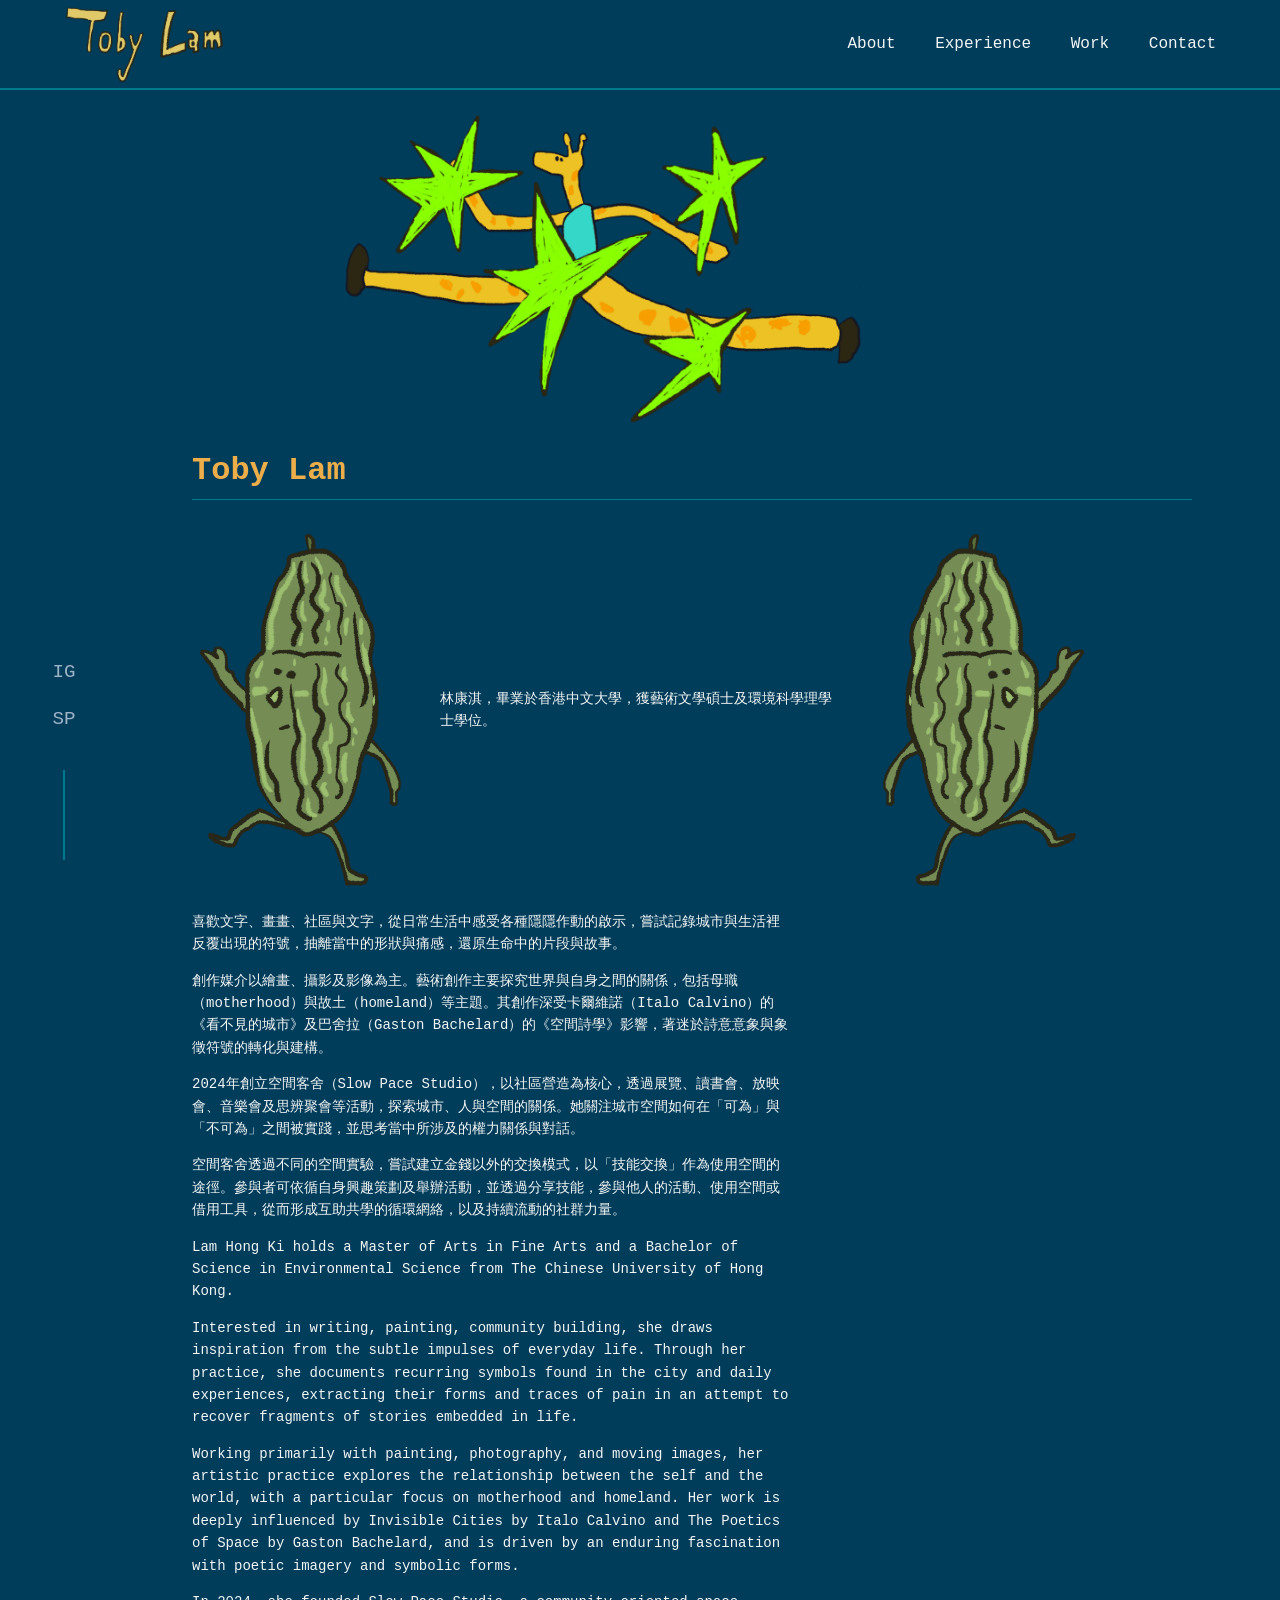
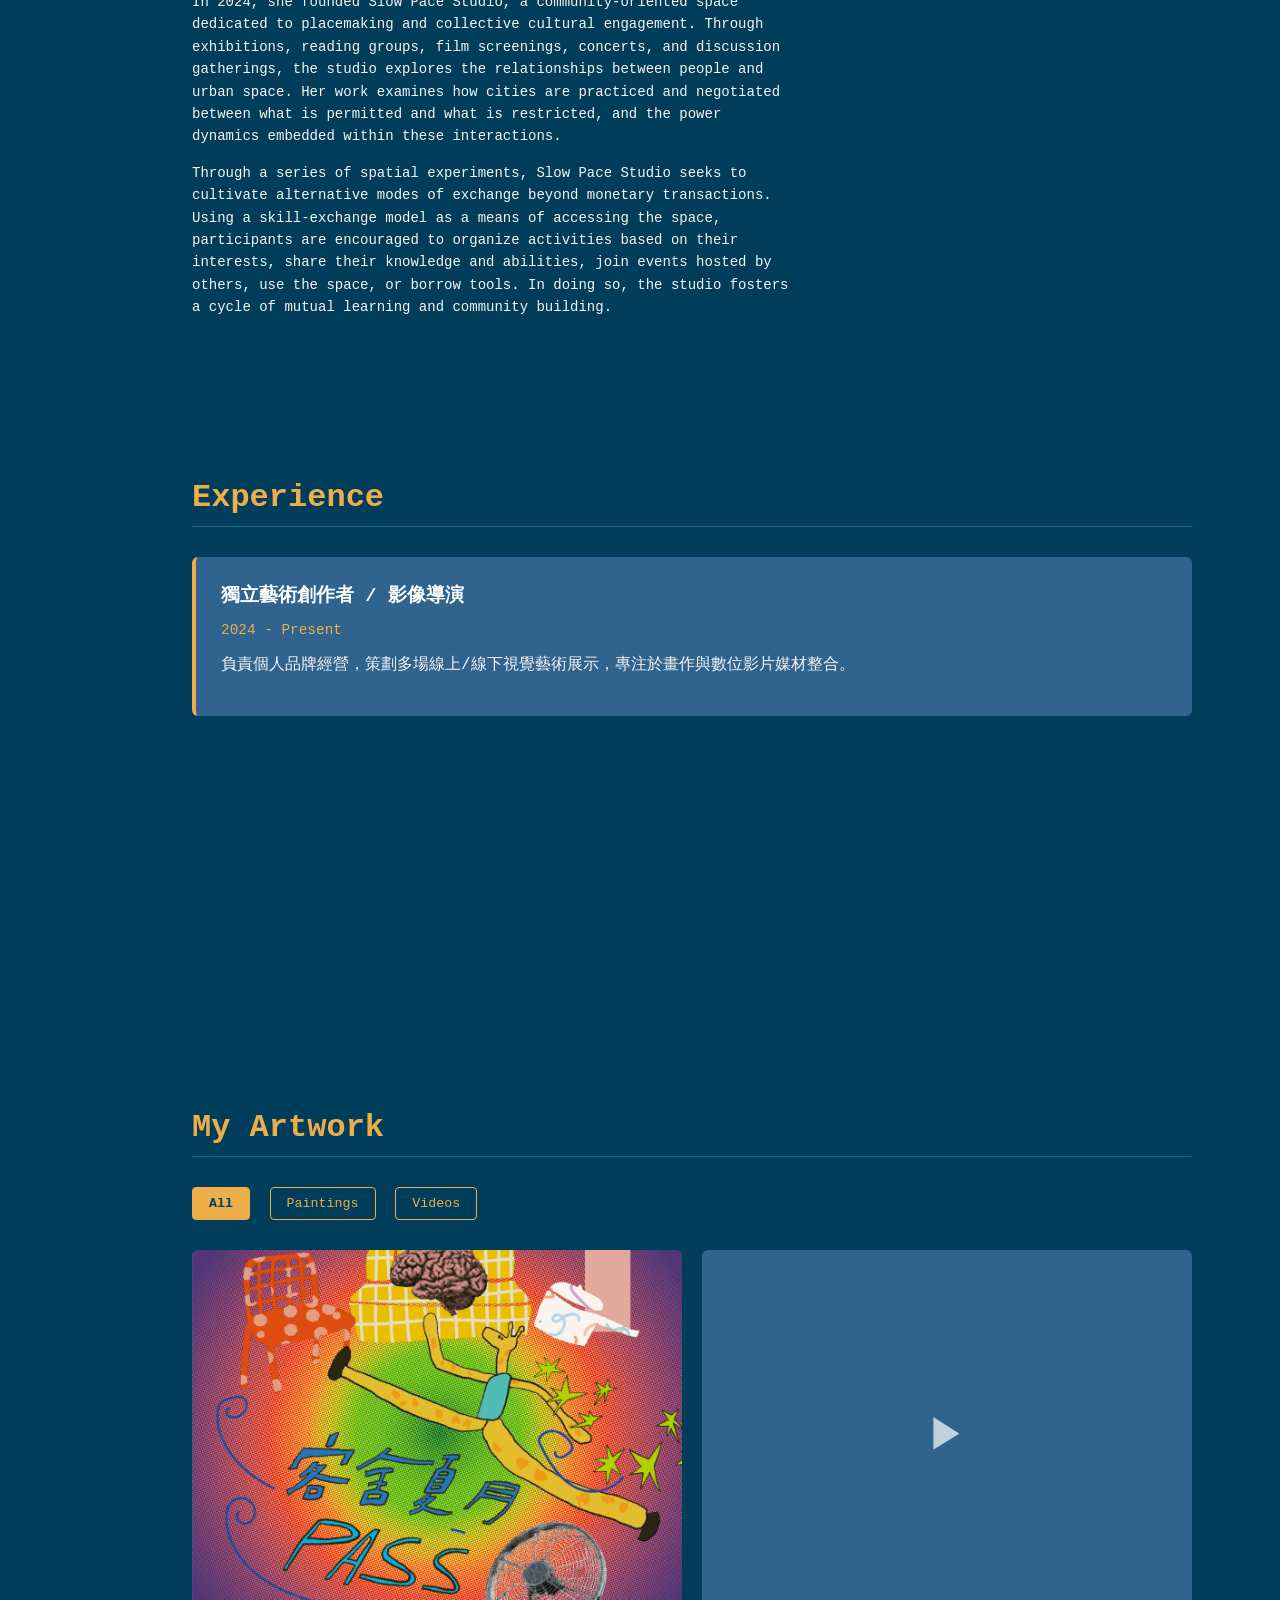
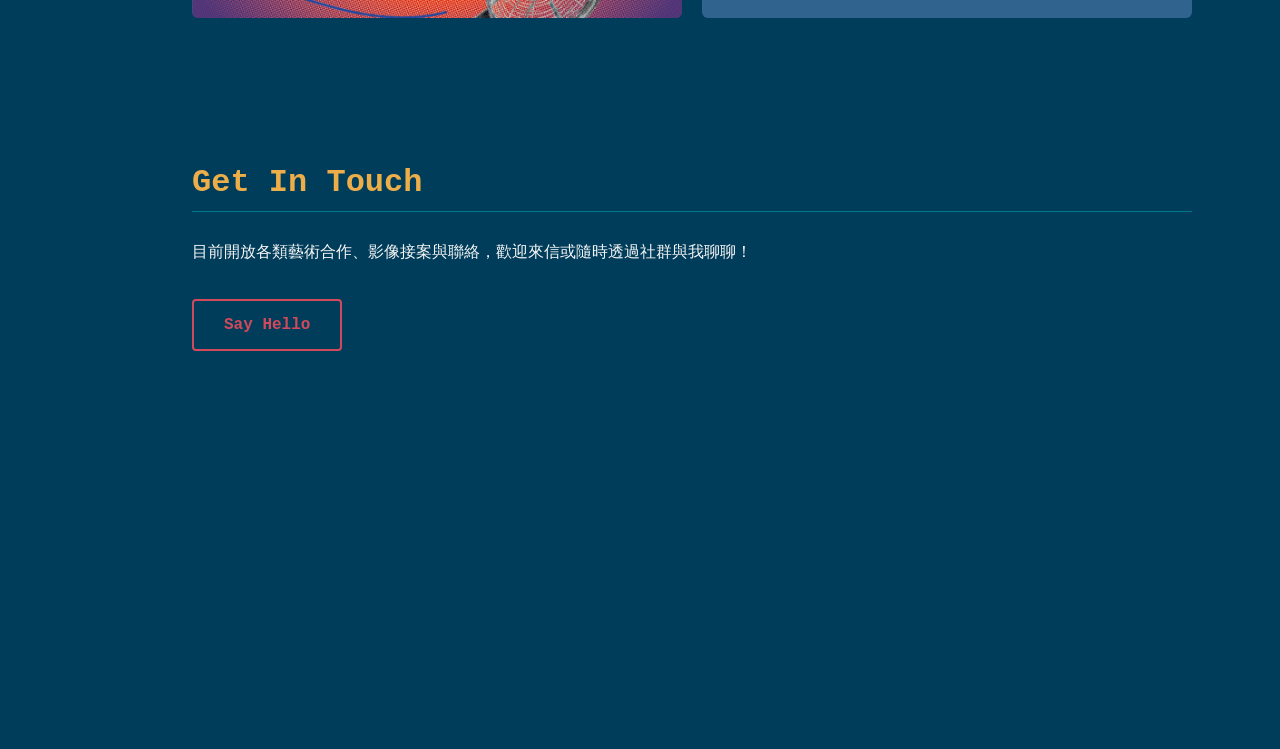
==== index.html @ dfcbd5b1 "Fix HTML encoding issues in index.html" ====
<!DOCTYPE html>
<html lang="zh-TW">
<head>
    <meta charset="UTF-8">
    <meta name="viewport" content="width=device-width, initial-scale=1.0">
    <title>Toby Lam | Portfolio</title>
    <link rel="stylesheet" href="style.css">
</head>
<body>

    <!-- 頂部固定導覽列 (佔高大約 15vh) -->
    <nav class="top-navbar">
<div class="nav-logo">
  <img src="name.PNG" alt="Toby Lam" class="header-logo">
</div>
        <div class="nav-links">
            <a href="#about">About</a>
            <a href="#experience">Experience</a>
            <a href="#work">Work</a>
            <a href="#contact">Contact</a>
        </div>
    </nav>

    <!-- 左側固定社群欄 (佔寬大約 10vw) -->
    <aside class="left-sidebar">
        <div class="sidebar-icons">
            <a href="https://www.instagram.com/tubitubi86/" target="_blank" title="Instagram">IG</a>
            <a href="https://www.instagram.com/slowpace_studio/" target="_blank" title="Instagram">SP</a>
        </div>
        <div class="sidebar-line"></div>
    </aside>

    <!-- 右側主要內容區 (會避開頂部與左側的固定範圍) -->
    <div class="main-wrapper">
    <!-- Insert your photo here -->
  <div class="about-photo-container">
    <img src="i1.PNG" alt="About Me Photo" class="about-top-photo">
  </div>    
<!-- About 區塊 -->
<section id="about" class="content-section">
  <h2 class="section-title">Toby Lam</h2>
  
<div class="about-side-layout">
    <img src="Melon.png" alt="Left Photo" class="side-photo">
    
    <p class="side-text">林康淇，畢業於香港中文大學，獲藝術文學碩士及環境科學理學士學位。</p>
    
    <img src="Melon1.png" alt="Right Photo" class="side-photo">
</div>
    
  <p>喜歡文字、畫畫、社區與文字，從日常生活中感受各種隱隱作動的啟示，嘗試記錄城市與生活裡反覆出現的符號，抽離當中的形狀與痛感，還原生命中的片段與故事。</p>
  
  <p>創作媒介以繪畫、攝影及影像為主。藝術創作主要探究世界與自身之間的關係，包括母職（motherhood）與故土（homeland）等主題。其創作深受卡爾維諾（Italo Calvino）的《看不見的城市》及巴舍拉（Gaston Bachelard）的《空間詩學》影響，著迷於詩意意象與象徵符號的轉化與建構。</p>
  
  <p>2024年創立空間客舍（Slow Pace Studio），以社區營造為核心，透過展覽、讀書會、放映會、音樂會及思辨聚會等活動，探索城市、人與空間的關係。她關注城市空間如何在「可為」與「不可為」之間被實踐，並思考當中所涉及的權力關係與對話。</p>
  
  <p>空間客舍透過不同的空間實驗，嘗試建立金錢以外的交換模式，以「技能交換」作為使用空間的途徑。參與者可依循自身興趣策劃及舉辦活動，並透過分享技能，參與他人的活動、使用空間或借用工具，從而形成互助共學的循環網絡，以及持續流動的社群力量。</p>
  
  <p>Lam Hong Ki holds a Master of Arts in Fine Arts and a Bachelor of Science in Environmental Science from The Chinese University of Hong Kong.</p>
  
  <p>Interested in writing, painting, community building, she draws inspiration from the subtle impulses of everyday life. Through her practice, she documents recurring symbols found in the city and daily experiences, extracting their forms and traces of pain in an attempt to recover fragments of stories embedded in life.</p>
  
  <p>Working primarily with painting, photography, and moving images, her artistic practice explores the relationship between the self and the world, with a particular focus on motherhood and homeland. Her work is deeply influenced by Invisible Cities by Italo Calvino and The Poetics of Space by Gaston Bachelard, and is driven by an enduring fascination with poetic imagery and symbolic forms.</p>
  
  <p>In 2024, she founded Slow Pace Studio, a community-oriented space dedicated to placemaking and collective cultural engagement. Through exhibitions, reading groups, film screenings, concerts, and discussion gatherings, the studio explores the relationships between people and urban space. Her work examines how cities are practiced and negotiated between what is permitted and what is restricted, and the power dynamics embedded within these interactions.</p>
  
  <p>Through a series of spatial experiments, Slow Pace Studio seeks to cultivate alternative modes of exchange beyond monetary transactions. Using a skill-exchange model as a means of accessing the space, participants are encouraged to organize activities based on their interests, share their knowledge and abilities, join events hosted by others, use the space, or borrow tools. In doing so, the studio fosters a cycle of mutual learning and community building.</p>
</section>
        <!-- Experience 區塊 (保留空間給你未來填寫) -->
        <section id="experience" class="content-section">
            <h2 class="section-title">Experience</h2>
            <div class="exp-card">
                <h3>獨立藝術創作者 / 影像導演</h3>
                <p class="date">2024 - Present</p>
                <p>負責個人品牌經營，策劃多場線上/線下視覺藝術展示，專注於畫作與數位影片媒材整合。</p>
            </div>
        </section>

        <!-- Work 區塊 (內建我們之前做好的篩選器與燈箱網格) -->
        <section id="work" class="content-section">
            <h2 class="section-title">My Artwork</h2>
            
            <!-- 分類篩選按鈕 -->
            <div class="filter-menu">
                <button class="filter-btn active" data-target="all">All</button>
                <button class="filter-btn" data-target="painting">Paintings</button>
                <button class="filter-btn" data-target="video">Videos</button>
            </div>

            <!-- 作品展示網格 -->
            <main class="gallery-container" id="gallery-grid"></main>
        </section>

        <!-- Contact 區塊 -->
        <section id="contact" class="content-section">
            <h2 class="section-title">Get In Touch</h2>
            <p>目前開放各類藝術合作、影像接案與聯絡，歡迎來信或隨時透過社群與我聊聊！</p>
            <a href="mailto:你的Email@example.com" class="contact-btn">Say Hello</a>
        </section>

    </div>

    <!-- 燈箱結構 -->
    <div id="lightbox" class="lightbox" onclick="closeLightbox()">
        <span class="close">&times;</span>
        <div id="lightbox-content"></div>
    </div>

    <script src="script.js"></script>
</body>
</html>
---- style.css ----
/* 導入特製調色盤變數 */
:root {
    --bg-main: #003d5b;      /* 深海藍：大背景 */
    --bg-card: #30638e;      /* 石板藍：區塊與卡片 */
    --accent-gold: #edae49;  /* 蜂蜜金：標題與強調 */
    --accent-red: #d1495b;   /* 辣椒紅：Hover互動 */
    --accent-teal: #00798c;  /* 深孔雀綠：輔助邊框 */
    --text-light: #f5f5f5;   /* 亮白：內文字 */
    --text-muted: #a0b2c6;   /* 灰藍：次要字 */
}

/* 基礎重設 */
* {
    box-sizing: border-box;
    scroll-behavior: smooth; /* 點導覽列時會平滑滾動 */
}
body {
    font-family: "SF Mono", "Fira Code", monospace, Arial, sans-serif;
    margin: 0;
    padding: 0;
    background-color: var(--bg-main);
    color: var(--text-light);
}

/* ==================== 15% 頂部固定導覽列 ==================== */
.top-navbar {
    position: fixed;
    top: 0;
    left: 0;
    width: 100%;
    height: auto; /* 精準佔用 15% 螢幕高度 */
    background-color: rgba(0, 61, 91, 0.9); /* 半透明主色 */
    backdrop-filter: blur(10px); /* 磨砂玻璃效果 */
    display: flex;
    justify-content: space-between;
    align-items: center;
    padding: 20px 5%;
    z-index: 100;
    border-bottom: 2px solid var(--accent-teal);
}
.nav-logo {
    font-size: 1.5rem;
    font-weight: bold;
    color: var(--accent-gold);
}
.nav-links a {
    text-decoration: none;
    color: var(--text-light);
    margin-left: 30px;
    font-size: 1rem;
    transition: color 0.3s;
}
.nav-links a:hover {
    color: var(--accent-gold);
}

/* ==================== 10% 左側固定社群欄 ==================== */
.left-sidebar {
    position: fixed;
    top: 15vh; /* 從頂部導覽列下方開始算 */
    left: 0;
    width: 10vw; /* 精準佔用 10% 螢幕寬度 */
    height: 85vh;
    display: flex;
    flex-direction: column;
    align-items: center;
    justify-content: flex-end; /* 讓圖標靠下方聚集，符合 Brittany 風格 */
    padding-bottom: 40px;
    z-index: 90;
}
.sidebar-icons a {
    display: block;
    text-decoration: none;
    color: var(--text-muted);
    font-size: 1.2rem;
    margin: 25px 0;
    transition: all 0.3s;
    text-align: center;
}
.sidebar-icons a:hover {
    color: var(--accent-gold);
    transform: translateY(-5px);
}
/* 經典直拉線特效 */
.sidebar-line {
    width: 2px;
    height: 90px;
    background-color: var(--accent-teal);
    margin-top: 15px;
}

/* ==================== 主要內容包裹區 ==================== */
.main-wrapper {
    margin-top: 320px;   /* 避開頂部 15% */
    margin-left: 10vw;  /* 避開左側 10% */
    padding: 40px 5%;
}

.content-section {
    min-height: 70vh; /* 讓每個區塊有足夠的高度感 */
    padding: 60px 0;
    max-width: 1000px;
}

.section-title {
    font-size: 2rem;
    color: var(--accent-gold);
    margin-bottom: 30px;
    border-bottom: 1px solid var(--accent-teal);
    padding-bottom: 10px;
}

/* Experience 卡片樣式 */
.exp-card {
    background-color: var(--bg-card);
    padding: 25px;
    border-radius: 6px;
    border-left: 4px solid var(--accent-gold);
}
.exp-card h3 { margin: 0 0 10px 0; color: #fff; }
.exp-card .date { color: var(--accent-gold); font-size: 0.9rem; margin-bottom: 15px; }

/* ==================== 作品篩選與網格 (Work) ==================== */
.filter-menu {
    margin-bottom: 30px;
}
.filter-btn {
    background: none;
    border: 1px solid var(--accent-gold);
    color: var(--accent-gold);
    padding: 8px 16px;
    margin-right: 10px;
    border-radius: 4px;
    cursor: pointer;
    font-family: inherit;
    transition: all 0.3s;
}
.filter-btn:hover, .filter-btn.active {
    background-color: var(--accent-gold);
    color: var(--bg-main);
    font-weight: bold;
}

.gallery-container {
    display: grid;
    grid-template-columns: repeat(auto-fit, minmax(280px, 1fr));
    gap: 20px;
}
.gallery-item {
    position: relative;
    border-radius: 6px;
    overflow: hidden;
    aspect-ratio: 4 / 3;
    background-color: var(--bg-card);
    cursor: pointer;
}
.gallery-item img, .gallery-item video {
    width: 100%;
    height: 100%;
    object-fit: cover;
}
.play-icon {
    position: absolute;
    top: 50%; left: 50%; transform: translate(-50%, -50%);
    font-size: 40px; color: rgba(255,255,255,0.7); pointer-events: none;
}

/* 預覽遮罩 */
.preview-overlay {
    position: absolute;
    top: 0; left: 0; width: 100%; height: 100%;
    background-color: rgba(0, 61, 91, 0.85);
    color: var(--accent-gold);
    display: flex; align-items: center; justify-content: center;
    opacity: 0; transition: opacity 0.3s;
    font-weight: bold;
}
.gallery-item:hover .preview-overlay { opacity: 1; }
.gallery-item.hide { display: none; }

/* Contact 按鈕 */
.contact-btn {
    display: inline-block;
    padding: 15px 30px;
    border: 2px solid var(--accent-red);
    color: var(--accent-red);
    text-decoration: none;
    border-radius: 4px;
    margin-top: 20px;
    transition: all 0.3s;
    font-weight: bold;
}
.contact-btn:hover {
    background-color: var(--accent-red);
    color: #fff;
    box-shadow: 0 0 15px rgba(209, 73, 91, 0.4);
}

/* ==================== 燈箱彈出視窗 ==================== */
.lightbox {
    display: none; position: fixed; z-index: 1000;
    left: 0; top: 0; width: 100%; height: 100%;
    background-color: rgba(0, 21, 32, 0.95);
    align-items: center; justify-content: center;
}
.lightbox-active { display: flex; }
#lightbox-content img, #lightbox-content video {
    max-width: 85vw; max-height: 85vh; border-radius: 4px;
    border: 2px solid var(--accent-gold);
}
.close {
    position: absolute; top: 30px; right: 40px;
    color: var(--accent-gold); font-size: 40px; cursor: pointer;
}

/* 響應式手機板優化 */
@media (max-width: 768px) {
    .top-navbar { height: auto; }
    .nav-links { display: none; } /* 手機板暫時隱藏複雜選單 */
    .left-sidebar { display: none; } /* 手機板隱藏側邊欄避免擠壓 */
    .main-wrapper { margin-top: 260px; margin-left: 0; padding: 15px 5%; }
}
.header-logo {
  height: 5rem;
  margin: -1rem 0;         /* Absorbs the extra height to keep header spacing exactly the same */
  width: auto;
  aspect-ratio: auto;    /* Forces the browser to look at the source image file dimensions */
  object-fit: contain;   /* Scaled image will maintain its aspect ratio inside its box */
  vertical-align: middle;
}
/* ==================== About Me Photo Sizing ==================== */
.about-photo-container {
  width: 100%;
  max-width: 600px;       /* Restricts the photo from becoming too giant */
  margin: -300px auto -100px 10%;  /* Aligns it nicely to the left with space below it */
  text-align: left;
  box-shadow: none;       /* REMOVES the visible outer box/shadow lines completely */
  background: transparent;       /* Ensures no background container elements are visible */
  border: none !important;
}

.about-top-photo {
  width: 100%;            /* Forces the image to fit perfectly inside the 350px limits */
  height: auto;           /* Maintains original aspect ratio so it doesn't distort */
  box-shadow: none !important;  /* Removes the shadow that was forming a visible box */
  border: none !important;      /* Removes any ghost outline borders */
  border-radius: 0px;           /* Removes corner rounding so no empty frame artifacts show up */
  margin: 0 auto;           /* Guarantees the image element centers inside the container */
}
#about p {
  font-size: 14px; /* Default is usually 16px. You can adjust this number lower if needed */
  line-height: 1.6; /* Keeps the spacing between lines looking clean and readable */
  max-width: 600px;
}
/* ==================== Side-by-Side Paragraph Layout ==================== */

.about-side-layout {
    display: flex;
    align-items: center;    /* Keeps text and photos centered vertically with each other */
    justify-content: space-between;
    gap: 20px;              /* Space between the photos and the text */
    max-width: 900px;       /* Gives the whole row enough breathing room */
    margin: 20px 0;
}

.side-photo {
    width: 25%;             /* Adjust this percentage if you want the photos wider or narrower */
    height: auto;
    object-fit: contain;
    border: none !important;      /* Explicitly removes any borders */
    box-shadow: none !important;  /* Explicitly removes any outer container boxes/shadows */
    background: transparent;
}

.side-text {
    width: 45%;             /* Gives the text the remaining space in the middle */
    margin: 0 !important;
}
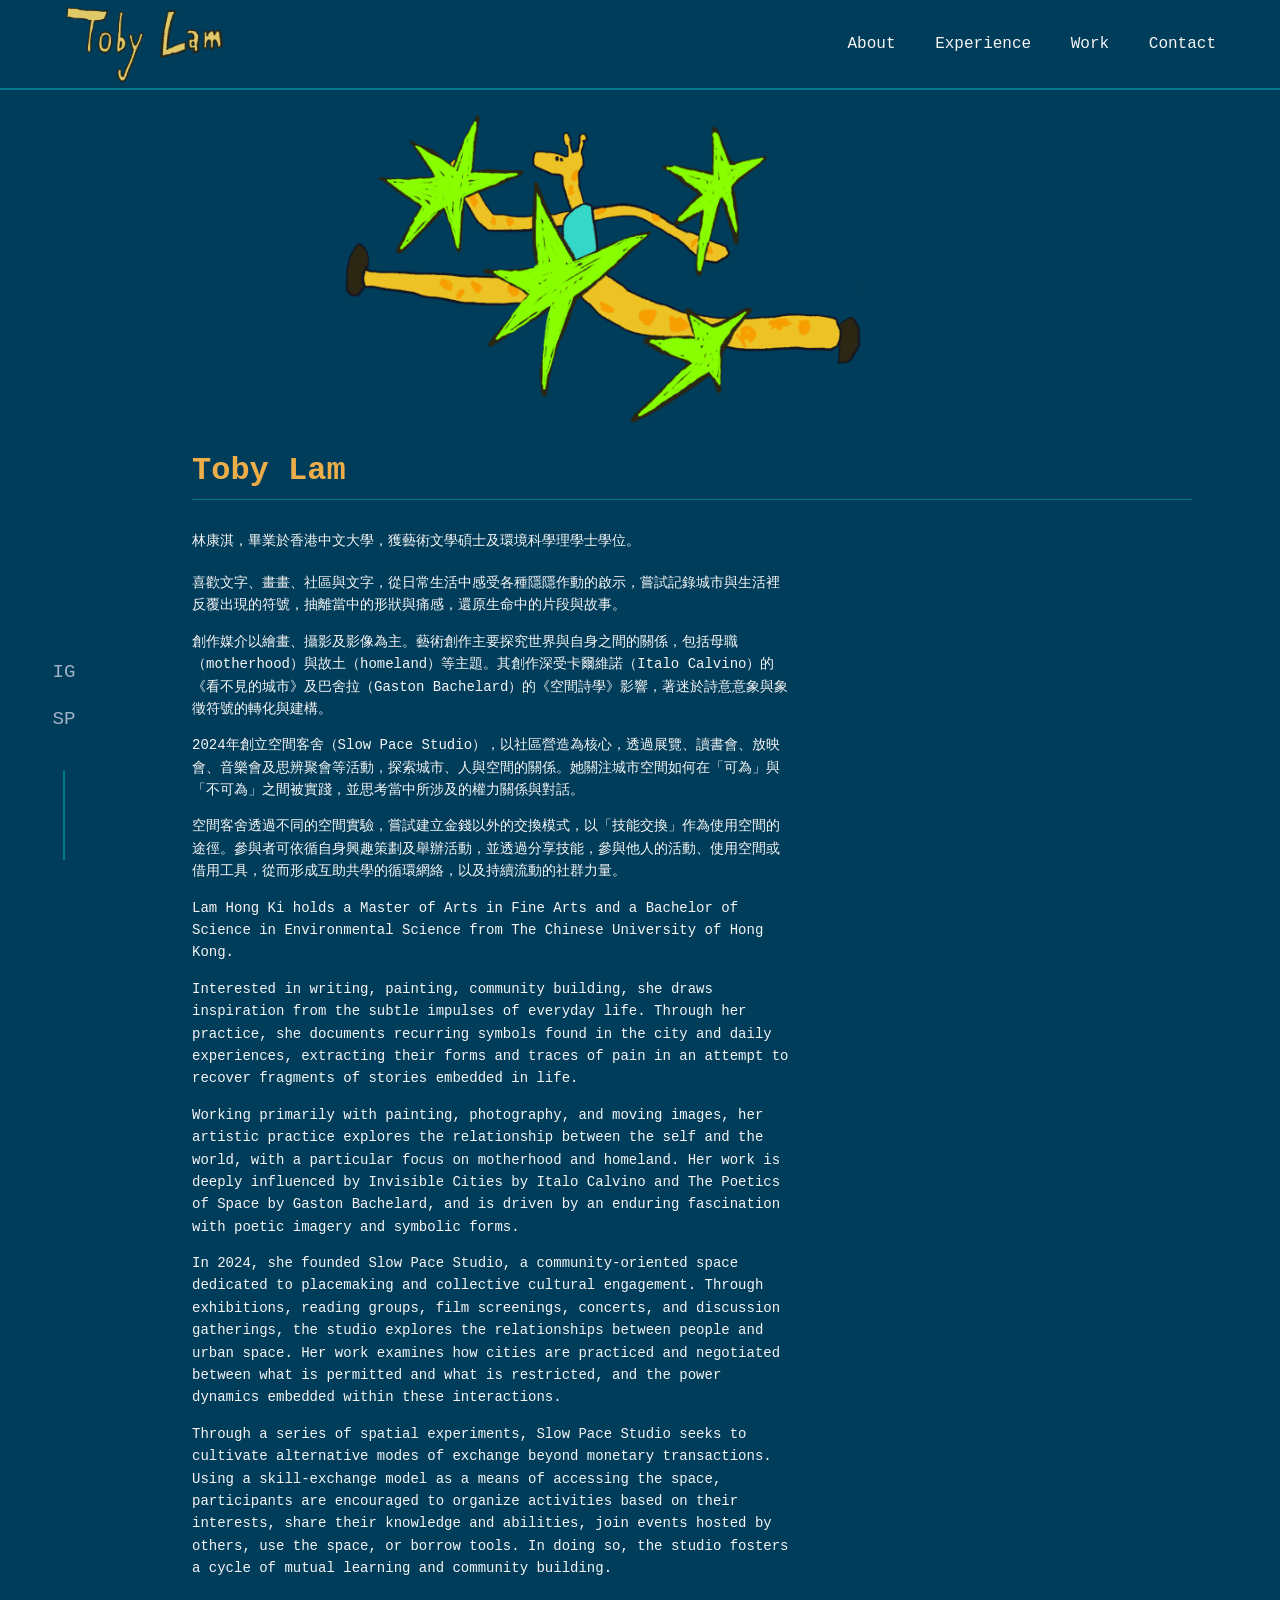
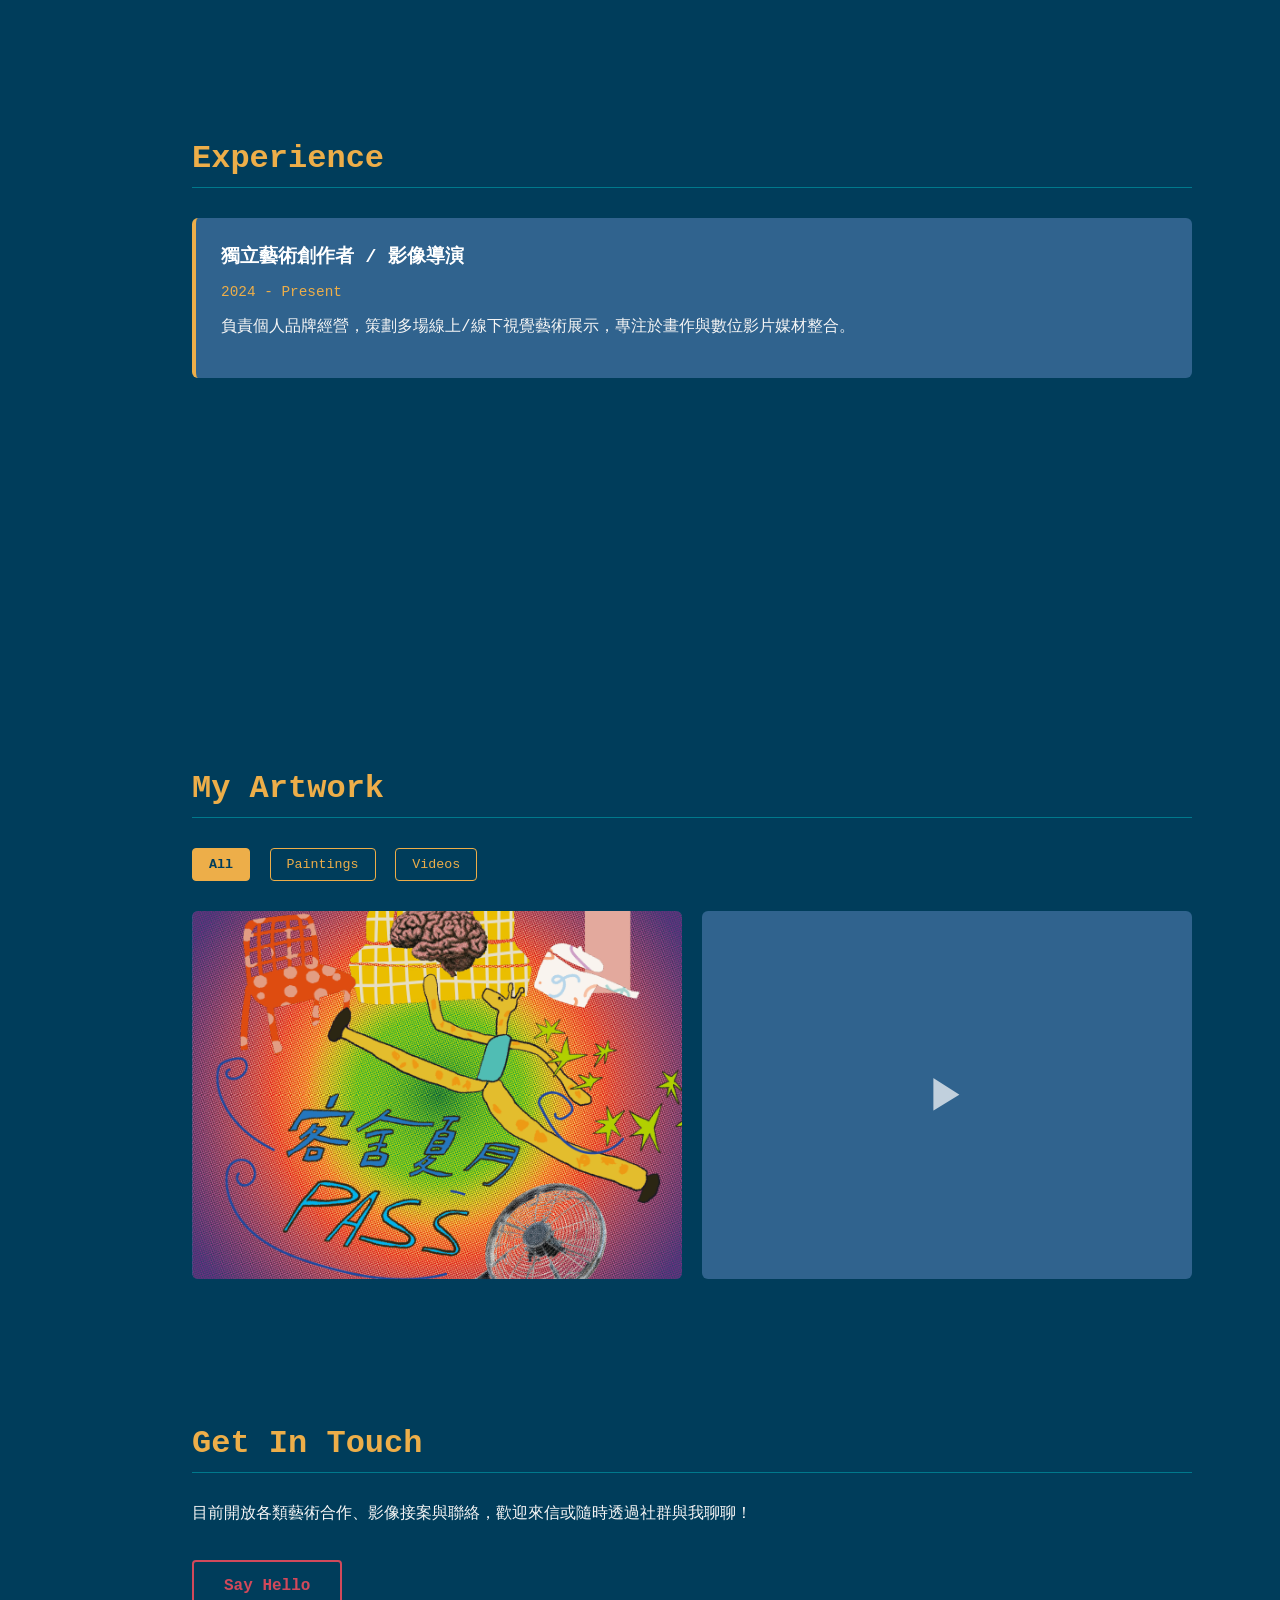
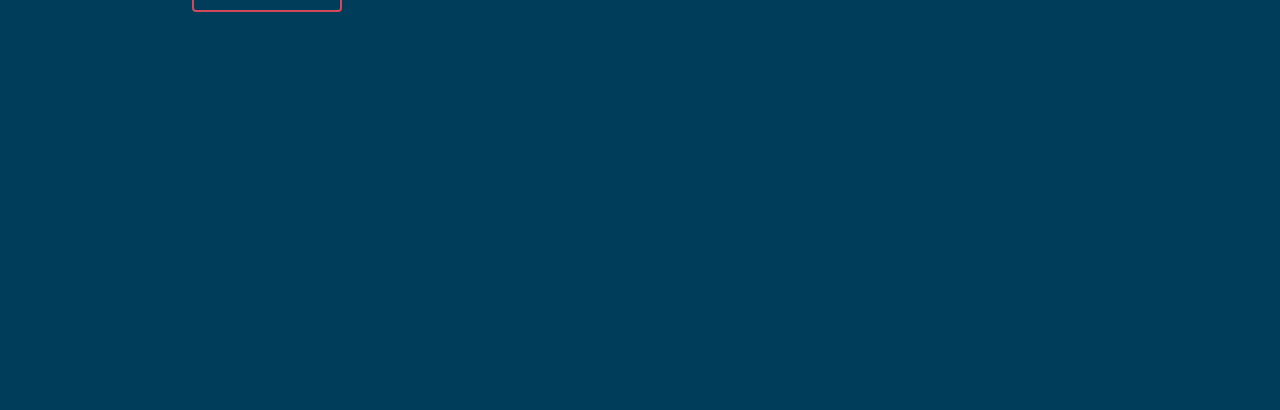
==== commit 549f2961: "Fix HTML formatting and structure" ====
--- a/index.html
+++ b/index.html
@@ -41,11 +41,7 @@
   <h2 class="section-title">Toby Lam</h2>
   
 <div class="about-side-layout">
-    <img src="Melon.png" alt="Left Photo" class="side-photo">
-    
-    <p class="side-text">林康淇，畢業於香港中文大學，獲藝術文學碩士及環境科學理學士學位。</p>
-    
-    <img src="Melon1.png" alt="Right Photo" class="side-photo">
+  <p class="side-text">林康淇，畢業於香港中文大學，獲藝術文學碩士及環境科學理學士學位。</p>
 </div>
     
   <p>喜歡文字、畫畫、社區與文字，從日常生活中感受各種隱隱作動的啟示，嘗試記錄城市與生活裡反覆出現的符號，抽離當中的形狀與痛感，還原生命中的片段與故事。</p>
--- a/style.css
+++ b/style.css
@@ -252,27 +252,18 @@
   line-height: 1.6; /* Keeps the spacing between lines looking clean and readable */
   max-width: 600px;
 }
-/* ==================== Side-by-Side Paragraph Layout ==================== */
-
+/* ==================== Side-by-Side Paragraph Layout (Hidden/Removed) ==================== */
 .about-side-layout {
-    display: flex;
-    align-items: center;    /* Keeps text and photos centered vertically with each other */
-    justify-content: space-between;
-    gap: 20px;              /* Space between the photos and the text */
-    max-width: 900px;       /* Gives the whole row enough breathing room */
-    margin: 20px 0;
+  display: block; /* Disables flexbox layout */
+  max-width: 900px;
+  margin: 20px 0;
 }
 
 .side-photo {
-    width: 25%;             /* Adjust this percentage if you want the photos wider or narrower */
-    height: auto;
-    object-fit: contain;
-    border: none !important;      /* Explicitly removes any borders */
-    box-shadow: none !important;  /* Explicitly removes any outer container boxes/shadows */
-    background: transparent;
+  display: none !important; /* Completely hides the side photos */
 }
 
 .side-text {
-    width: 45%;             /* Gives the text the remaining space in the middle */
-    margin: 0 !important;
-}
+  width: 100% !important; /* Expands the text to full width */
+  margin: 0 !important;
+}
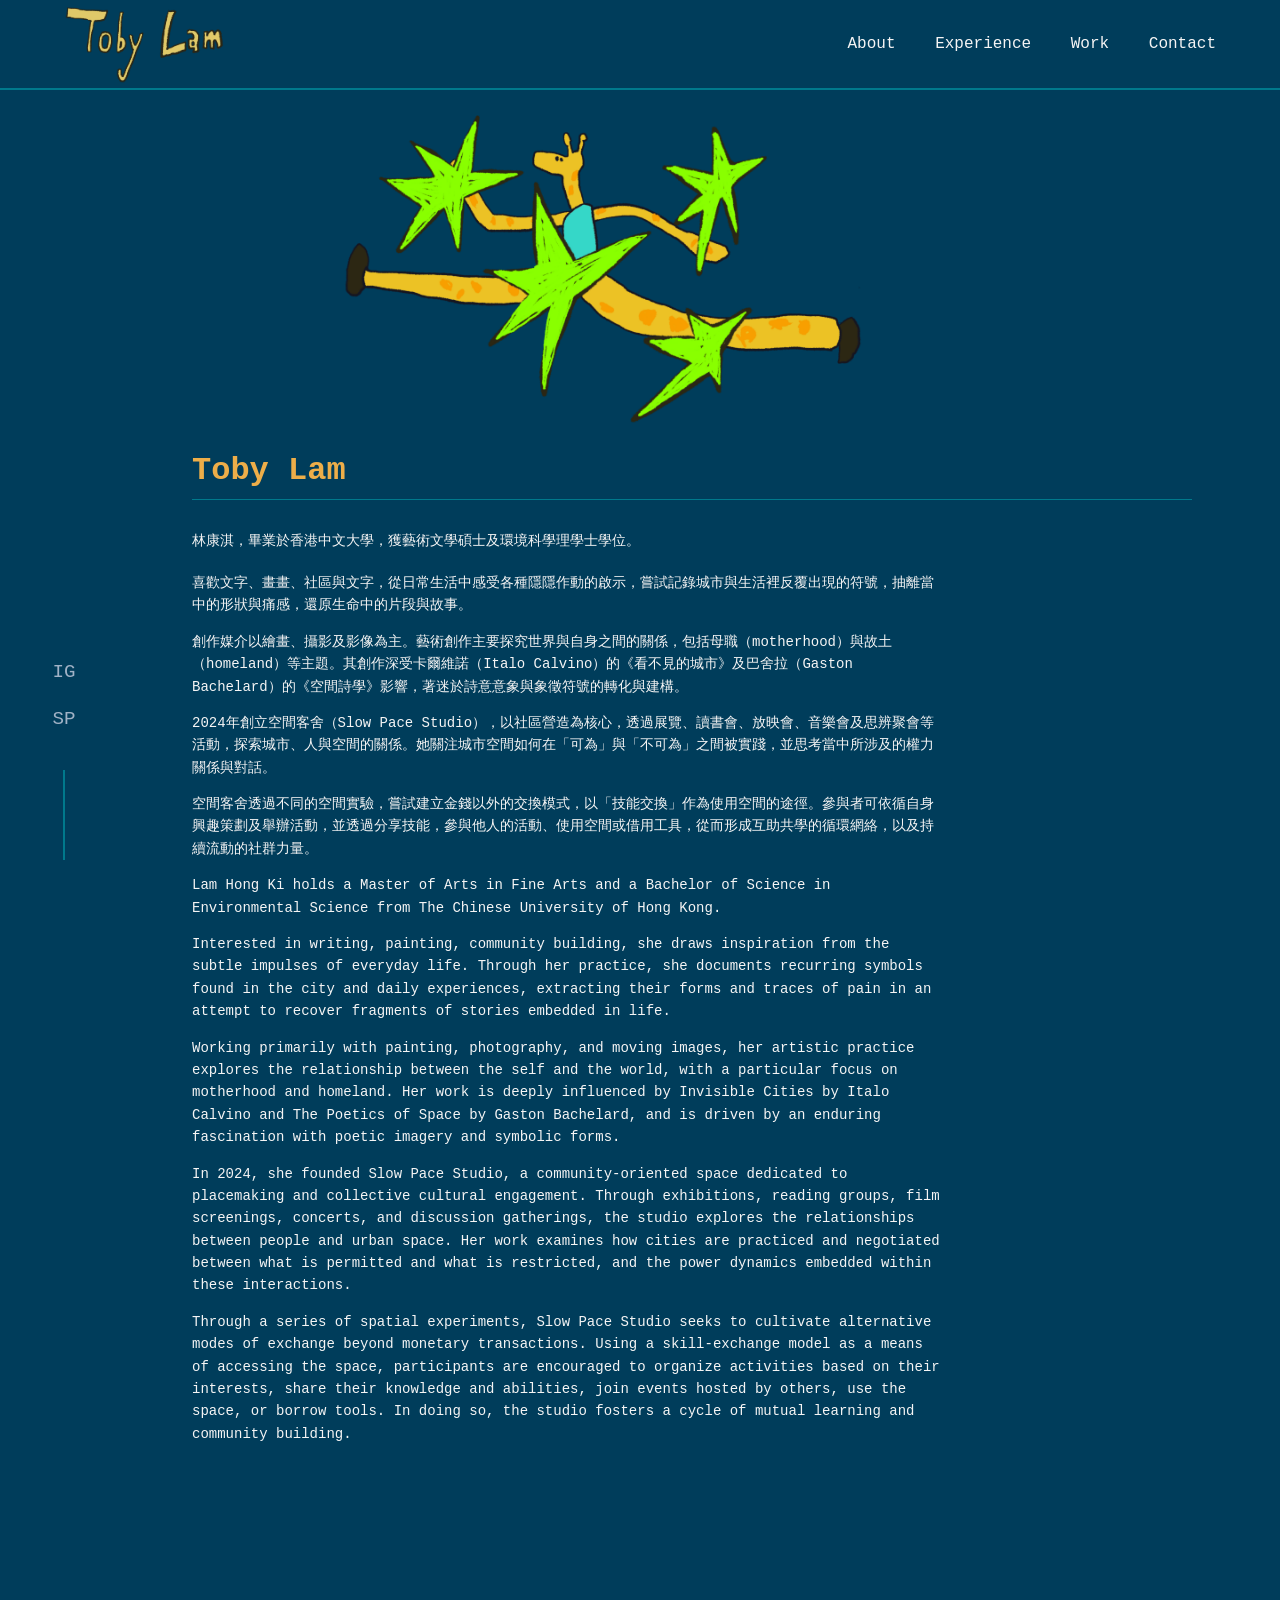
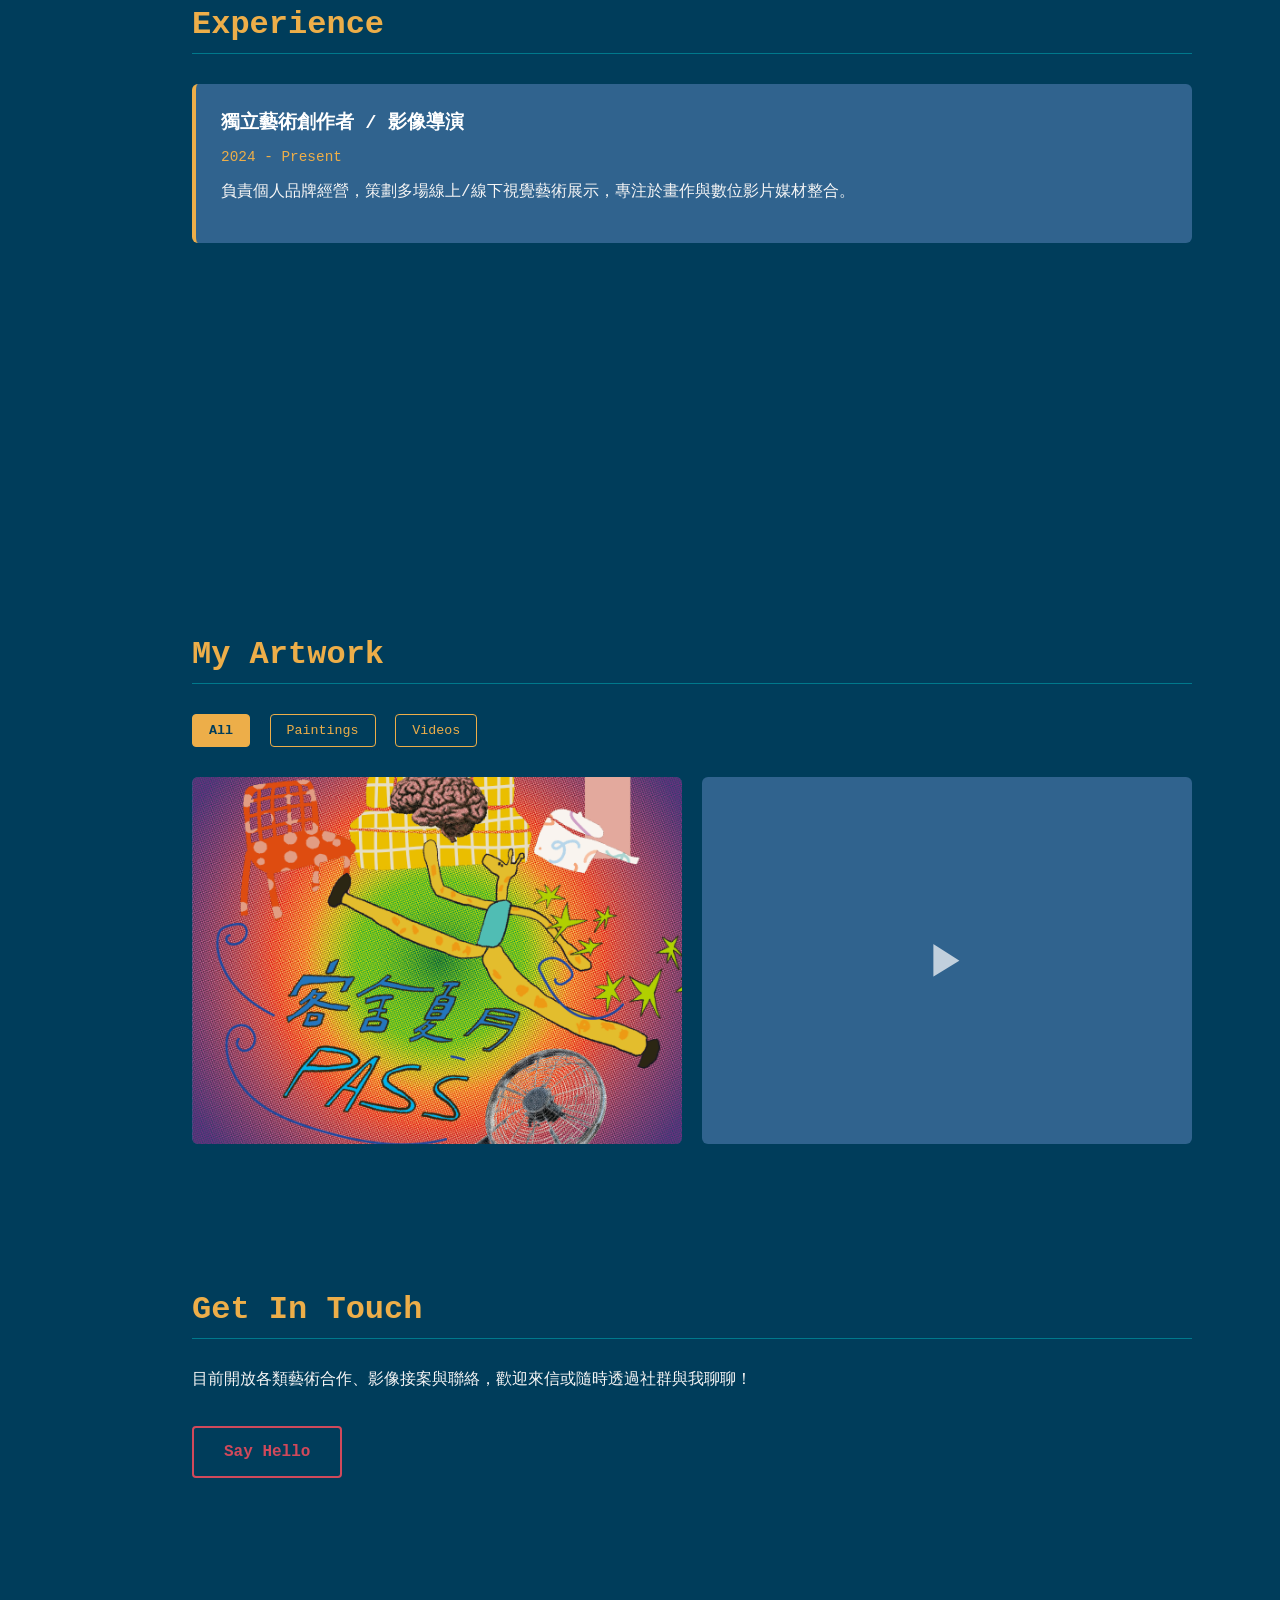
==== commit b9466933: "Fix HTML structure and update navigation links" ====
--- a/index.html
+++ b/index.html
@@ -8,18 +8,18 @@
 </head>
 <body>
 
-    <!-- 頂部固定導覽列 (佔高大約 15vh) -->
-    <nav class="top-navbar">
-<div class="nav-logo">
-  <img src="name.PNG" alt="Toby Lam" class="header-logo">
-</div>
-        <div class="nav-links">
-            <a href="#about">About</a>
-            <a href="#experience">Experience</a>
-            <a href="#work">Work</a>
-            <a href="#contact">Contact</a>
-        </div>
-    </nav>
+<!-- 頂部固定導覽列 (佔高大約 15vh) -->
+<nav class="top-navbar">
+    <div class="nav-logo">
+        <img src="name.PNG" alt="Toby Lam" class="header-logo">
+    </div>
+    <div class="nav-links">
+        <a href="index.html">About</a>
+        <a href="experience.html">Experience</a>
+        <a href="work.html">Work</a>
+        <a href="contact.html">Contact</a>
+    </div>
+</nav>
 
     <!-- 左側固定社群欄 (佔寬大約 10vw) -->
     <aside class="left-sidebar">
--- a/style.css
+++ b/style.css
@@ -250,7 +250,7 @@
 #about p {
   font-size: 14px; /* Default is usually 16px. You can adjust this number lower if needed */
   line-height: 1.6; /* Keeps the spacing between lines looking clean and readable */
-  max-width: 600px;
+  max-width: 750px;
 }
 /* ==================== Side-by-Side Paragraph Layout (Hidden/Removed) ==================== */
 .about-side-layout {
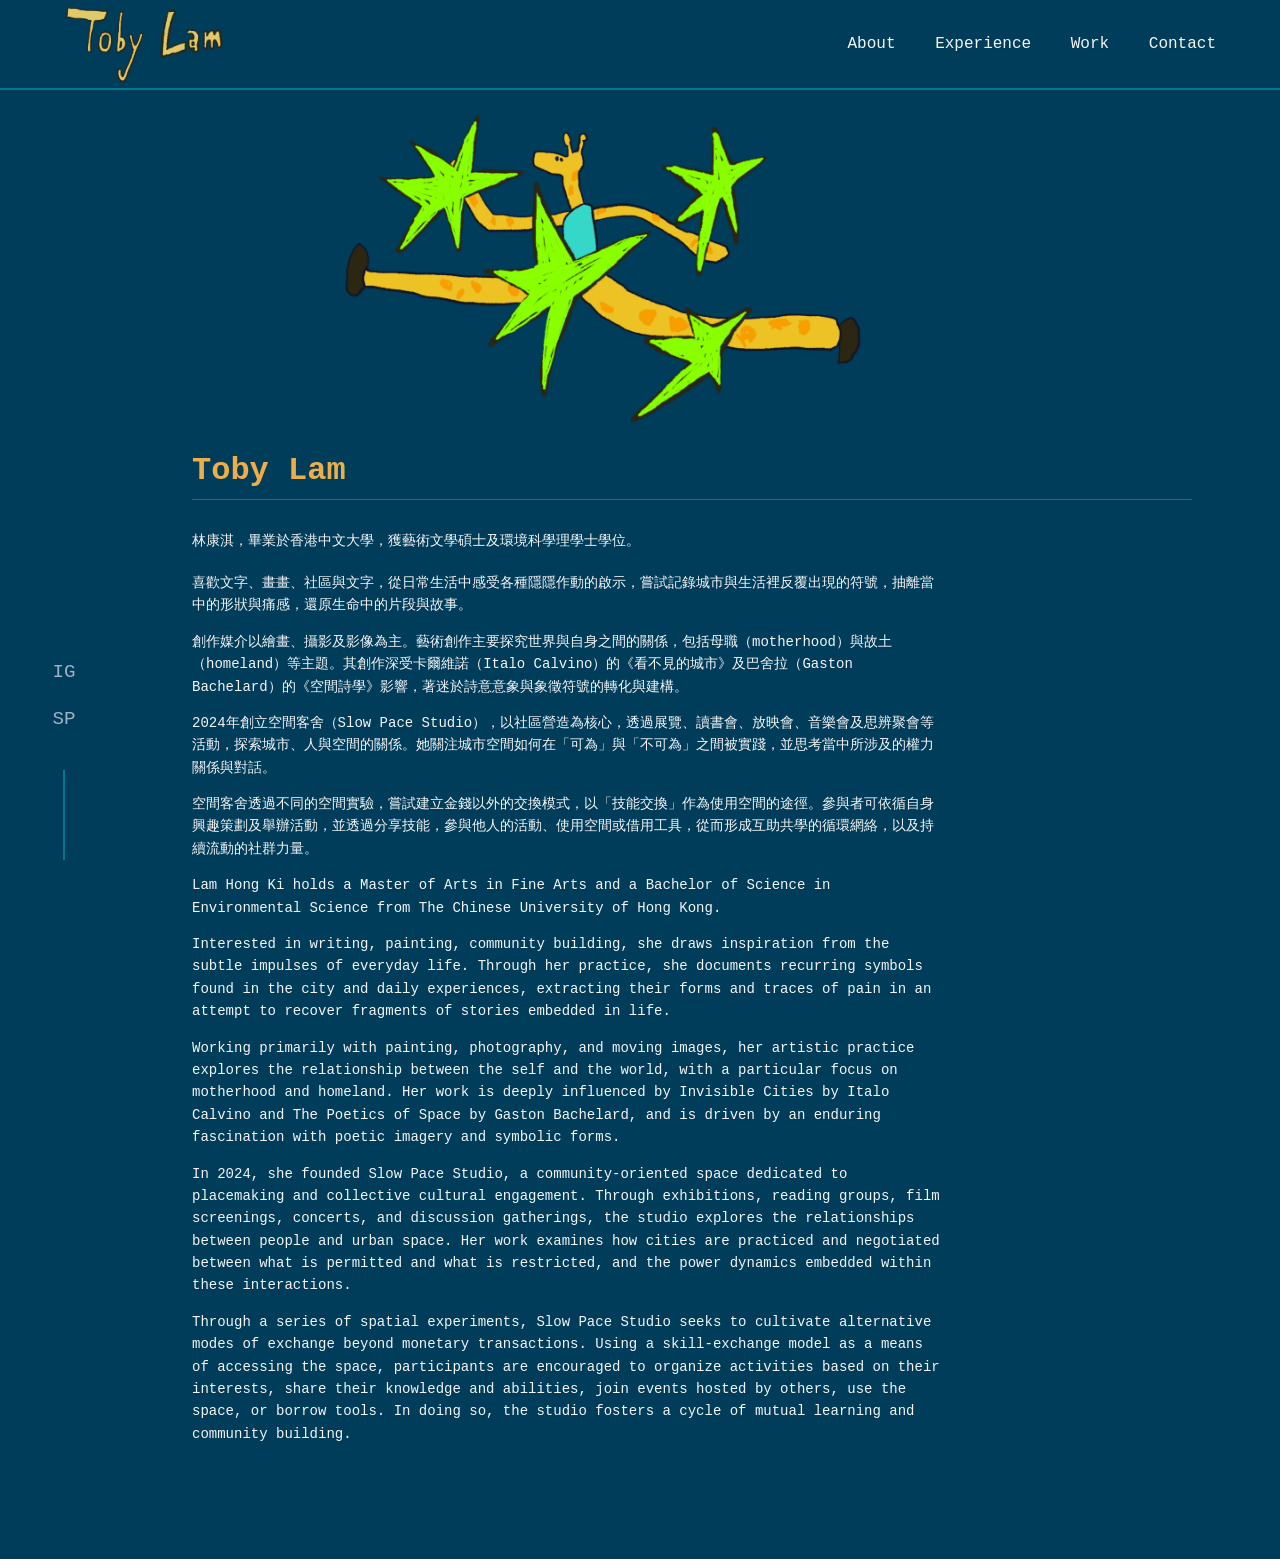
==== commit fbca7ab7: "Refactor index.html structure and content" ====
--- a/index.html
+++ b/index.html
@@ -13,12 +13,12 @@
     <div class="nav-logo">
         <img src="name.PNG" alt="Toby Lam" class="header-logo">
     </div>
-    <div class="nav-links">
-        <a href="index.html">About</a>
-        <a href="experience.html">Experience</a>
-        <a href="work.html">Work</a>
-        <a href="contact.html">Contact</a>
-    </div>
+<div class="nav-links">
+    <a href="index.html">About</a>
+    <a href="experience.html">Experience</a>
+    <a href="work.html">Work</a>
+    <a href="contact.html">Contact</a>
+</div>
 </nav>
 
     <!-- 左側固定社群欄 (佔寬大約 10vw) -->
@@ -62,37 +62,6 @@
   
   <p>Through a series of spatial experiments, Slow Pace Studio seeks to cultivate alternative modes of exchange beyond monetary transactions. Using a skill-exchange model as a means of accessing the space, participants are encouraged to organize activities based on their interests, share their knowledge and abilities, join events hosted by others, use the space, or borrow tools. In doing so, the studio fosters a cycle of mutual learning and community building.</p>
 </section>
-        <!-- Experience 區塊 (保留空間給你未來填寫) -->
-        <section id="experience" class="content-section">
-            <h2 class="section-title">Experience</h2>
-            <div class="exp-card">
-                <h3>獨立藝術創作者 / 影像導演</h3>
-                <p class="date">2024 - Present</p>
-                <p>負責個人品牌經營，策劃多場線上/線下視覺藝術展示，專注於畫作與數位影片媒材整合。</p>
-            </div>
-        </section>
-
-        <!-- Work 區塊 (內建我們之前做好的篩選器與燈箱網格) -->
-        <section id="work" class="content-section">
-            <h2 class="section-title">My Artwork</h2>
-            
-            <!-- 分類篩選按鈕 -->
-            <div class="filter-menu">
-                <button class="filter-btn active" data-target="all">All</button>
-                <button class="filter-btn" data-target="painting">Paintings</button>
-                <button class="filter-btn" data-target="video">Videos</button>
-            </div>
-
-            <!-- 作品展示網格 -->
-            <main class="gallery-container" id="gallery-grid"></main>
-        </section>
-
-        <!-- Contact 區塊 -->
-        <section id="contact" class="content-section">
-            <h2 class="section-title">Get In Touch</h2>
-            <p>目前開放各類藝術合作、影像接案與聯絡，歡迎來信或隨時透過社群與我聊聊！</p>
-            <a href="mailto:你的Email@example.com" class="contact-btn">Say Hello</a>
-        </section>
 
     </div>
 
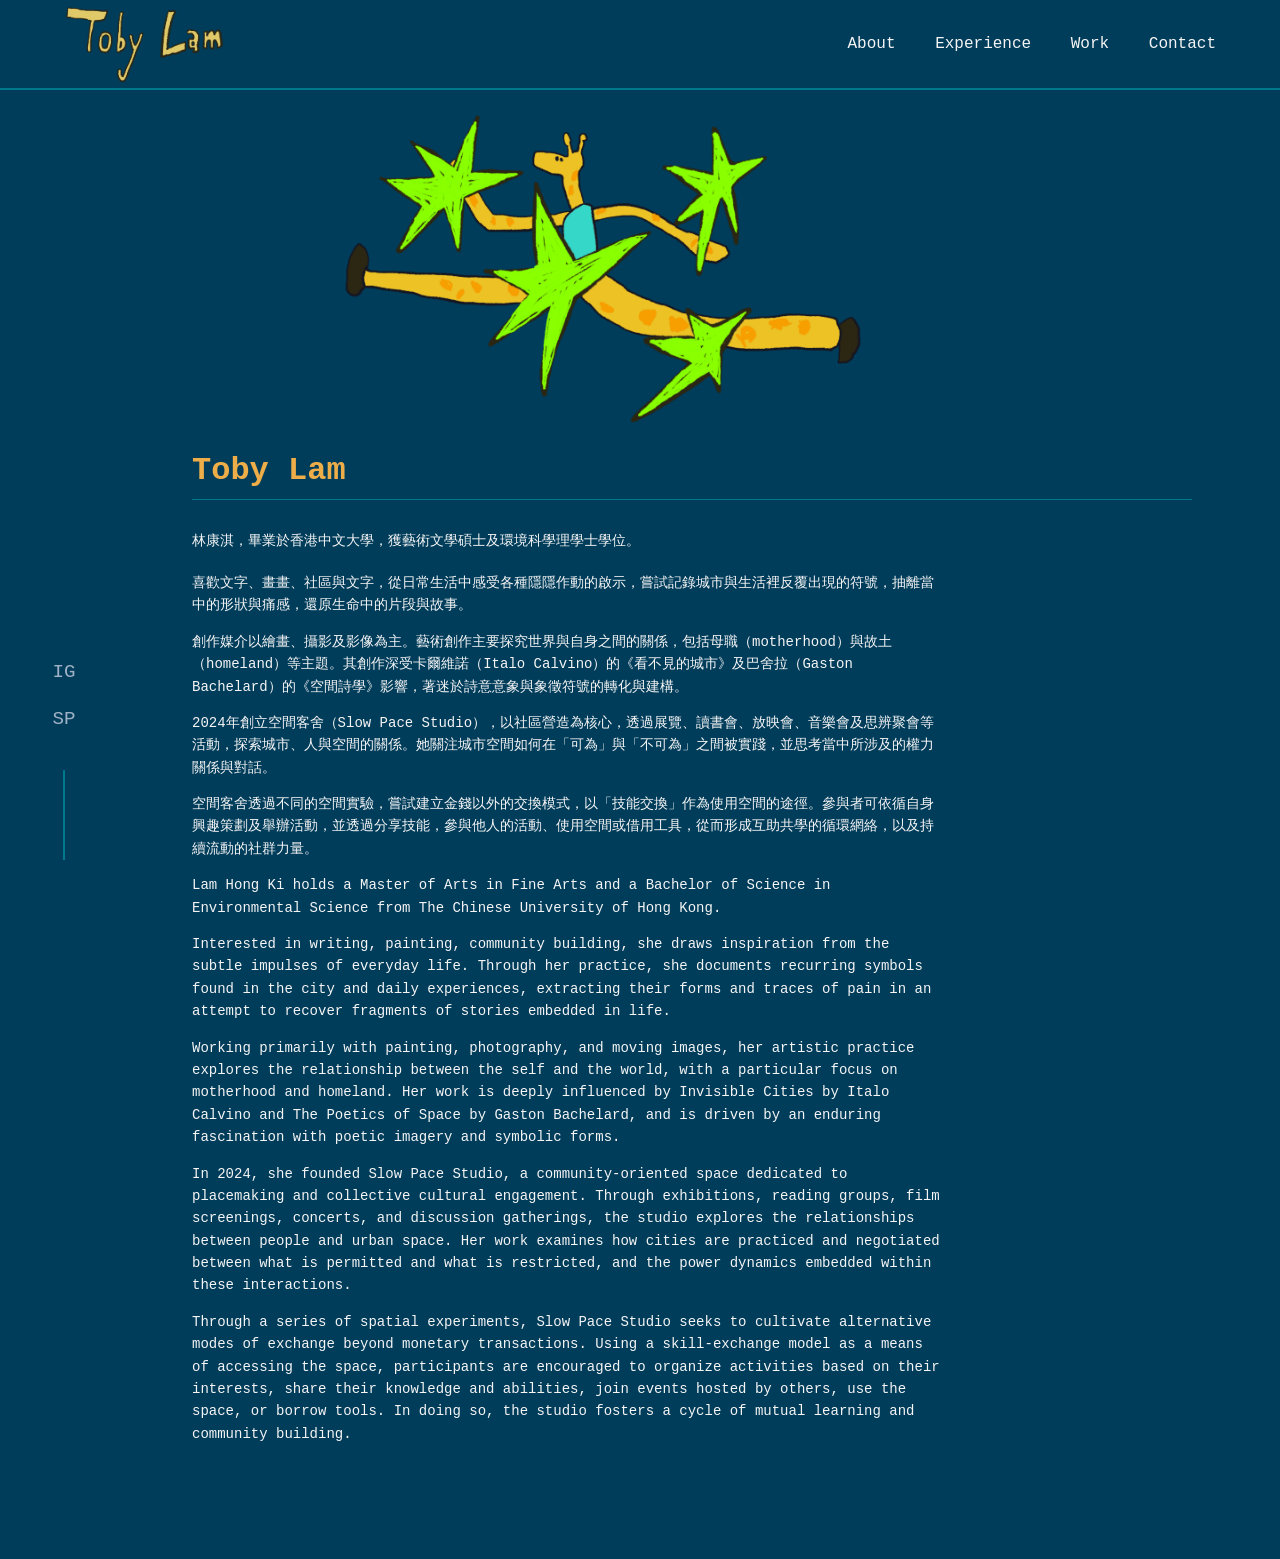
==== commit 575bc6c0: "Refactor index.html with fade-in text effects Updated the HTML structure and added fade-in effects f" ====
--- a/index.html
+++ b/index.html
@@ -14,11 +14,11 @@
         <img src="name.PNG" alt="Toby Lam" class="header-logo">
     </div>
 <div class="nav-links">
-    <a href="index.html">About</a>
-    <a href="experience.html">Experience</a>
-    <a href="work.html">Work</a>
-    <a href="contact.html">Contact</a>
-</div>
+        <a href="index.html">About</a>
+<a href="experience.html">Experience</a>
+<a href="work.html">Work</a>
+<a href="contact.html">Contact</a>
+    </div>
 </nav>
 
     <!-- 左側固定社群欄 (佔寬大約 10vw) -->
@@ -44,23 +44,23 @@
   <p class="side-text">林康淇，畢業於香港中文大學，獲藝術文學碩士及環境科學理學士學位。</p>
 </div>
     
-  <p>喜歡文字、畫畫、社區與文字，從日常生活中感受各種隱隱作動的啟示，嘗試記錄城市與生活裡反覆出現的符號，抽離當中的形狀與痛感，還原生命中的片段與故事。</p>
+  <p class="fade-in-text">喜歡文字、畫畫、社區與文字，從日常生活中感受各種隱隱作動的啟示，嘗試記錄城市與生活裡反覆出現的符號，抽離當中的形狀與痛感，還原生命中的片段與故事。</p>
   
-  <p>創作媒介以繪畫、攝影及影像為主。藝術創作主要探究世界與自身之間的關係，包括母職（motherhood）與故土（homeland）等主題。其創作深受卡爾維諾（Italo Calvino）的《看不見的城市》及巴舍拉（Gaston Bachelard）的《空間詩學》影響，著迷於詩意意象與象徵符號的轉化與建構。</p>
+  <p class="fade-in-text">創作媒介以繪畫、攝影及影像為主。藝術創作主要探究世界與自身之間的關係，包括母職（motherhood）與故土（homeland）等主題。其創作深受卡爾維諾（Italo Calvino）的《看不見的城市》及巴舍拉（Gaston Bachelard）的《空間詩學》影響，著迷於詩意意象與象徵符號的轉化與建構。</p>
   
-  <p>2024年創立空間客舍（Slow Pace Studio），以社區營造為核心，透過展覽、讀書會、放映會、音樂會及思辨聚會等活動，探索城市、人與空間的關係。她關注城市空間如何在「可為」與「不可為」之間被實踐，並思考當中所涉及的權力關係與對話。</p>
+  <p class="fade-in-text">2024年創立空間客舍（Slow Pace Studio），以社區營造為核心，透過展覽、讀書會、放映會、音樂會及思辨聚會等活動，探索城市、人與空間的關係。她關注城市空間如何在「可為」與「不可為」之間被實踐，並思考當中所涉及的權力關係與對話。</p>
   
-  <p>空間客舍透過不同的空間實驗，嘗試建立金錢以外的交換模式，以「技能交換」作為使用空間的途徑。參與者可依循自身興趣策劃及舉辦活動，並透過分享技能，參與他人的活動、使用空間或借用工具，從而形成互助共學的循環網絡，以及持續流動的社群力量。</p>
+  <p class="fade-in-text">空間客舍透過不同的空間實驗，嘗試建立金錢以外的交換模式，以「技能交換」作為使用空間的途徑。參與者可依循自身興趣策劃及舉辦活動，並透過分享技能，參與他人的活動、使用空間或借用工具，從而形成互助共學的循環網絡，以及持續流動的社群力量。</p>
   
-  <p>Lam Hong Ki holds a Master of Arts in Fine Arts and a Bachelor of Science in Environmental Science from The Chinese University of Hong Kong.</p>
+  <p class="fade-in-text">Lam Hong Ki holds a Master of Arts in Fine Arts and a Bachelor of Science in Environmental Science from The Chinese University of Hong Kong.</p>
   
-  <p>Interested in writing, painting, community building, she draws inspiration from the subtle impulses of everyday life. Through her practice, she documents recurring symbols found in the city and daily experiences, extracting their forms and traces of pain in an attempt to recover fragments of stories embedded in life.</p>
+  <p class="fade-in-text">Interested in writing, painting, community building, she draws inspiration from the subtle impulses of everyday life. Through her practice, she documents recurring symbols found in the city and daily experiences, extracting their forms and traces of pain in an attempt to recover fragments of stories embedded in life.</p>
   
-  <p>Working primarily with painting, photography, and moving images, her artistic practice explores the relationship between the self and the world, with a particular focus on motherhood and homeland. Her work is deeply influenced by Invisible Cities by Italo Calvino and The Poetics of Space by Gaston Bachelard, and is driven by an enduring fascination with poetic imagery and symbolic forms.</p>
+  <p class="fade-in-text">Working primarily with painting, photography, and moving images, her artistic practice explores the relationship between the self and the world, with a particular focus on motherhood and homeland. Her work is deeply influenced by Invisible Cities by Italo Calvino and The Poetics of Space by Gaston Bachelard, and is driven by an enduring fascination with poetic imagery and symbolic forms.</p>
   
-  <p>In 2024, she founded Slow Pace Studio, a community-oriented space dedicated to placemaking and collective cultural engagement. Through exhibitions, reading groups, film screenings, concerts, and discussion gatherings, the studio explores the relationships between people and urban space. Her work examines how cities are practiced and negotiated between what is permitted and what is restricted, and the power dynamics embedded within these interactions.</p>
+  <p class="fade-in-text">In 2024, she founded Slow Pace Studio, a community-oriented space dedicated to placemaking and collective cultural engagement. Through exhibitions, reading groups, film screenings, concerts, and discussion gatherings, the studio explores the relationships between people and urban space. Her work examines how cities are practiced and negotiated between what is permitted and what is restricted, and the power dynamics embedded within these interactions.</p>
   
-  <p>Through a series of spatial experiments, Slow Pace Studio seeks to cultivate alternative modes of exchange beyond monetary transactions. Using a skill-exchange model as a means of accessing the space, participants are encouraged to organize activities based on their interests, share their knowledge and abilities, join events hosted by others, use the space, or borrow tools. In doing so, the studio fosters a cycle of mutual learning and community building.</p>
+  <p class="fade-in-text">Through a series of spatial experiments, Slow Pace Studio seeks to cultivate alternative modes of exchange beyond monetary transactions. Using a skill-exchange model as a means of accessing the space, participants are encouraged to organize activities based on their interests, share their knowledge and abilities, join events hosted by others, use the space, or borrow tools. In doing so, the studio fosters a cycle of mutual learning and community building.</p>
 </section>
 
     </div>
--- a/style.css
+++ b/style.css
@@ -267,3 +267,20 @@
   width: 100% !important; /* Expands the text to full width */
   margin: 0 !important;
 }
+/* 1. Define the gradual appear (fade-in) animation */
+@keyframes gradualAppear {
+  from {
+    opacity: 0;
+    transform: translateY(10px); /* Gives it a slight, elegant upward movement */
+  }
+  to {
+    opacity: 1;
+    transform: translateY(0);
+  }
+}
+
+/* 2. Create the class to attach to your text */
+.fade-in-text {
+  opacity: 0; /* Starts completely invisible */
+  animation: gradualAppear 1.5s ease-out forwards; /* 1.5s controls how slow it appears */
+}
